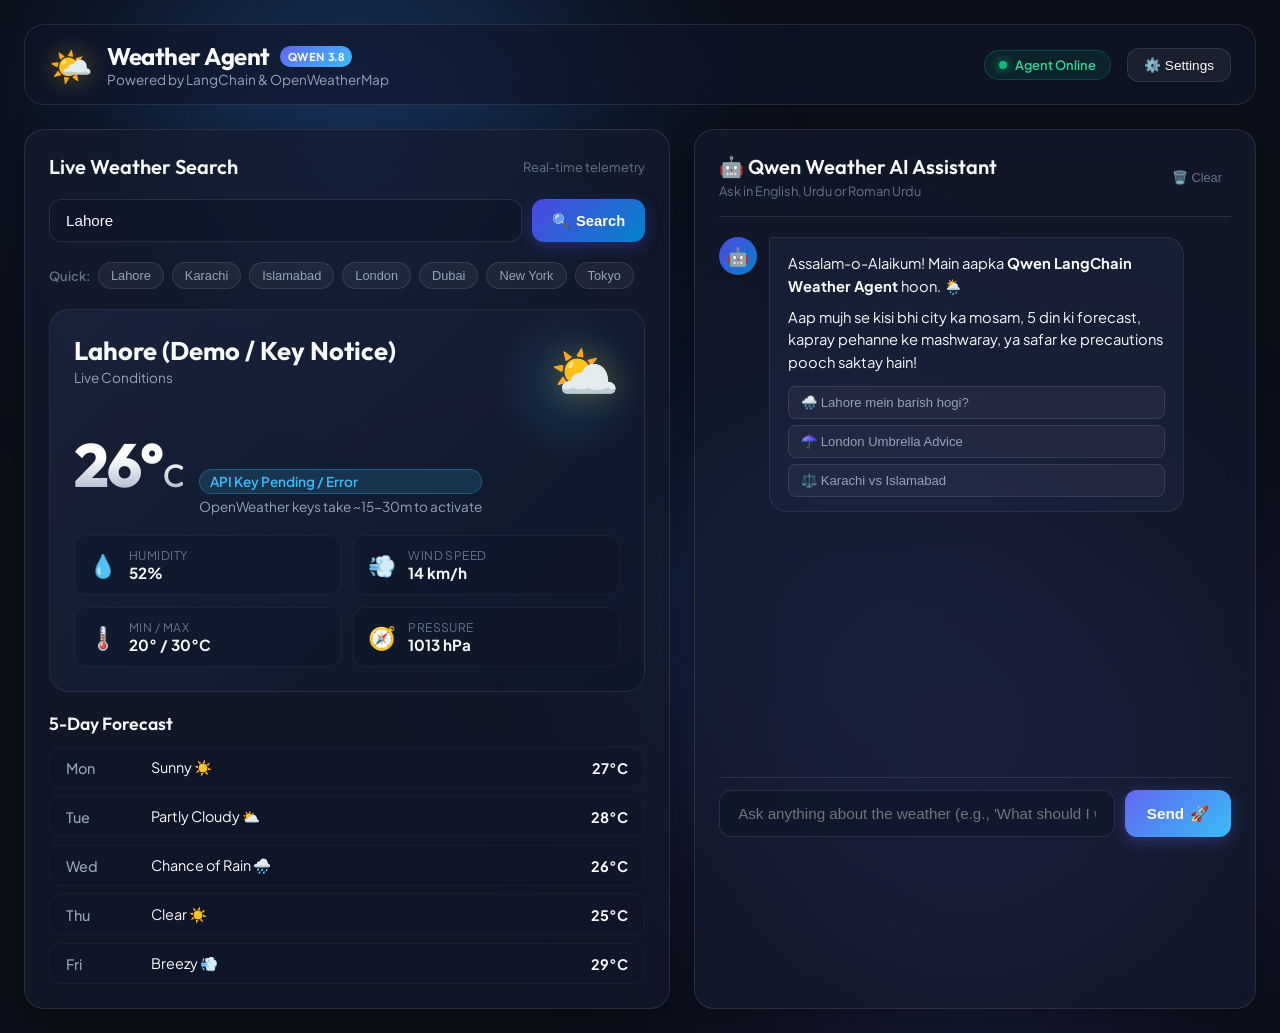
==== index.html @ 20cf4dba "Add Weather Agent application files" ====
<!DOCTYPE html>
<html lang="en">
<head>
    <meta charset="UTF-8">
    <meta name="viewport" content="width=device-width, initial-scale=1.0">
    <title>🌦️ Qwen LangChain Weather Agent</title>
    <meta name="description" content="Intelligent Weather Agent powered by Qwen LLM and LangChain with OpenWeatherMap live data">
    <link rel="preconnect" href="https://fonts.googleapis.com">
    <link rel="preconnect" href="https://fonts.gstatic.com" crossorigin>
    <link href="https://fonts.googleapis.com/css2?family=Outfit:wght@300;400;500;600;700;800&family=Plus+Jakarta+Sans:wght@400;500;600;700&display=swap" rel="stylesheet">
    <link rel="stylesheet" href="style.css">
</head>
<body>
    <div class="ambient-glow glow-1"></div>
    <div class="ambient-glow glow-2"></div>
    <div class="ambient-glow glow-3"></div>

    <div class="app-container">
        <!-- Header -->
        <header class="app-header">
            <div class="logo-group">
                <div class="logo-icon">🌤️</div>
                <div class="logo-text">
                    <h1>Weather Agent <span class="badge">Qwen 3.8</span></h1>
                    <p>Powered by LangChain & OpenWeatherMap</p>
                </div>
            </div>
            <div class="header-actions">
                <div class="status-indicator online">
                    <span class="pulse-dot"></span>
                    <span class="status-text">Agent Online</span>
                </div>
                <button id="configBtn" class="btn-icon" title="API Configuration">⚙️ Settings</button>
            </div>
        </header>

        <!-- Main Layout: Grid with Dashboard & AI Chat -->
        <main class="main-grid">
            <!-- Left Column: Live Weather Explorer -->
            <section class="weather-panel glass-card">
                <div class="panel-header">
                    <h2>Live Weather Search</h2>
                    <span class="subtext">Real-time telemetry</span>
                </div>

                <!-- Search Input -->
                <div class="search-box">
                    <input type="text" id="cityInput" placeholder="Enter city name (e.g. Lahore, Karachi, London)..." value="Lahore">
                    <button id="searchBtn" class="btn-primary">
                        <span class="btn-icon-inner">🔍</span> Search
                    </button>
                </div>

                <!-- Quick City Tags -->
                <div class="quick-cities">
                    <span class="quick-label">Quick:</span>
                    <button class="city-chip" data-city="Lahore">Lahore</button>
                    <button class="city-chip" data-city="Karachi">Karachi</button>
                    <button class="city-chip" data-city="Islamabad">Islamabad</button>
                    <button class="city-chip" data-city="London">London</button>
                    <button class="city-chip" data-city="Dubai">Dubai</button>
                    <button class="city-chip" data-city="New York">New York</button>
                    <button class="city-chip" data-city="Tokyo">Tokyo</button>
                </div>

                <!-- Current Weather Card -->
                <div id="currentWeatherCard" class="weather-hero-card">
                    <div class="hero-top">
                        <div>
                            <h3 id="cityName">Lahore, PK</h3>
                            <p id="weatherTime">Live Conditions</p>
                        </div>
                        <div class="weather-emoji-big" id="weatherIcon">☀️</div>
                    </div>

                    <div class="hero-temp-row">
                        <div class="big-temp" id="tempDisplay">28°<span class="unit">C</span></div>
                        <div class="temp-meta">
                            <span class="condition-badge" id="conditionText">Clear Sky</span>
                            <span class="feels-like" id="feelsLikeText">Feels like 30°C</span>
                        </div>
                    </div>

                    <!-- Metrics Grid -->
                    <div class="metrics-grid">
                        <div class="metric-item">
                            <span class="metric-icon">💧</span>
                            <div class="metric-info">
                                <span class="label">Humidity</span>
                                <span class="value" id="humidityVal">45%</span>
                            </div>
                        </div>
                        <div class="metric-item">
                            <span class="metric-icon">💨</span>
                            <div class="metric-info">
                                <span class="label">Wind Speed</span>
                                <span class="value" id="windVal">12.5 km/h</span>
                            </div>
                        </div>
                        <div class="metric-item">
                            <span class="metric-icon">🌡️</span>
                            <div class="metric-info">
                                <span class="label">Min / Max</span>
                                <span class="value" id="minMaxVal">22° / 32°C</span>
                            </div>
                        </div>
                        <div class="metric-item">
                            <span class="metric-icon">🧭</span>
                            <div class="metric-info">
                                <span class="label">Pressure</span>
                                <span class="value" id="pressureVal">1012 hPa</span>
                            </div>
                        </div>
                    </div>
                </div>

                <!-- 5-Day Forecast -->
                <div class="forecast-section">
                    <h3>5-Day Forecast</h3>
                    <div class="forecast-list" id="forecastList">
                        <!-- Populated by JS -->
                    </div>
                </div>
            </section>

            <!-- Right Column: Qwen LangChain Agent Chat -->
            <section class="agent-panel glass-card">
                <div class="panel-header chat-header">
                    <div>
                        <h2>🤖 Qwen Weather AI Assistant</h2>
                        <span class="subtext">Ask in English, Urdu or Roman Urdu</span>
                    </div>
                    <button id="clearChatBtn" class="btn-ghost" title="Clear Conversation">🗑️ Clear</button>
                </div>

                <!-- Chat History Messages -->
                <div class="chat-messages" id="chatMessages">
                    <div class="message ai-message">
                        <div class="avatar">🤖</div>
                        <div class="message-content">
                            <p>Assalam-o-Alaikum! Main aapka <strong>Qwen LangChain Weather Agent</strong> hoon. 🌦️</p>
                            <p>Aap mujh se kisi bhi city ka mosam, 5 din ki forecast, kapray pehanne ke mashwaray, ya safar ke precautions pooch saktay hain!</p>
                            <div class="suggested-prompts">
                                <button class="prompt-chip" data-prompt="Lahore ka mosam kaisa hai aur kya barish hogi?">🌧️ Lahore mein barish hogi?</button>
                                <button class="prompt-chip" data-prompt="Should I carry an umbrella in London today?">☂️ London Umbrella Advice</button>
                                <button class="prompt-chip" data-prompt="Karachi aur Islamabad ke mosam ka comparison karein">⚖️ Karachi vs Islamabad</button>
                            </div>
                        </div>
                    </div>
                </div>

                <!-- Chat Input Form -->
                <form id="chatForm" class="chat-input-container">
                    <input type="text" id="agentInput" placeholder="Ask anything about the weather (e.g., 'What should I wear today in Lahore?')..." autocomplete="off">
                    <button type="submit" id="sendBtn" class="btn-send">
                        <span>Send</span> 🚀
                    </button>
                </form>
            </section>
        </main>
    </div>

    <!-- Settings Modal -->
    <div id="settingsModal" class="modal-overlay hidden">
        <div class="modal-card glass-card">
            <div class="modal-header">
                <h3>⚙️ Agent & API Settings</h3>
                <button id="closeModalBtn" class="btn-close">&times;</button>
            </div>
            <div class="modal-body">
                <div class="form-group">
                    <label for="modalWeatherKey">OpenWeatherMap API Key:</label>
                    <input type="text" id="modalWeatherKey" placeholder="Enter OpenWeatherMap API Key">
                    <small class="hint">Active in <code>.env</code> file</small>
                </div>
                <div class="form-group">
                    <label for="modalModelName">Model Name:</label>
                    <input type="text" id="modalModelName" value="Qwen/Qwen3.8-2.4T-A95B">
                </div>
                <div class="form-group">
                    <label for="modalBaseUrl">OpenAI / OpenRouter Base URL:</label>
                    <input type="text" id="modalBaseUrl" value="https://openrouter.ai/api/v1">
                </div>
                <div class="form-group">
                    <label for="modalApiKey">LLM API Key (OpenRouter/OpenAI):</label>
                    <input type="password" id="modalApiKey" placeholder="sk-or-v1-... (optional for local mode)">
                </div>
            </div>
            <div class="modal-footer">
                <button id="saveSettingsBtn" class="btn-primary">Save Settings</button>
            </div>
        </div>
    </div>

    <script src="app.js"></script>
</body>
</html>
---- style.css ----
:root {
    --bg-dark: #0b0f19;
    --bg-card: rgba(20, 27, 45, 0.72);
    --bg-card-hover: rgba(30, 41, 69, 0.85);
    --border-glass: rgba(255, 255, 255, 0.1);
    --border-glass-glow: rgba(99, 102, 241, 0.4);
    --accent-blue: #38bdf8;
    --accent-purple: #818cf8;
    --accent-indigo: #6366f1;
    --accent-amber: #fbbf24;
    --text-main: #f8fafc;
    --text-muted: #94a3b8;
    --text-dim: #64748b;
    --radius-lg: 20px;
    --radius-md: 12px;
    --radius-sm: 8px;
    --shadow-subtle: 0 10px 30px rgba(0, 0, 0, 0.35);
    --shadow-glow: 0 0 25px rgba(99, 102, 241, 0.25);
    --font-heading: 'Outfit', -apple-system, BlinkMacSystemFont, sans-serif;
    --font-body: 'Plus Jakarta Sans', -apple-system, BlinkMacSystemFont, sans-serif;
}

* {
    box-sizing: border-box;
    margin: 0;
    padding: 0;
}

body {
    background-color: var(--bg-dark);
    color: var(--text-main);
    font-family: var(--font-body);
    min-height: 100vh;
    overflow-x: hidden;
    position: relative;
}

/* Ambient Animated Glows */
.ambient-glow {
    position: fixed;
    border-radius: 50%;
    filter: blur(120px);
    pointer-events: none;
    z-index: 0;
    opacity: 0.35;
    animation: pulseGlow 12s infinite alternate ease-in-out;
}
.glow-1 {
    top: -10%;
    left: 10%;
    width: 450px;
    height: 450px;
    background: radial-gradient(circle, #4f46e5, #06b6d4);
}
.glow-2 {
    bottom: -10%;
    right: 5%;
    width: 500px;
    height: 500px;
    background: radial-gradient(circle, #8b5cf6, #3b82f6);
    animation-delay: -6s;
}
.glow-3 {
    top: 40%;
    left: 45%;
    width: 350px;
    height: 350px;
    background: radial-gradient(circle, #0284c7, #6366f1);
    opacity: 0.2;
}

@keyframes pulseGlow {
    0% { transform: scale(1) translate(0, 0); }
    50% { transform: scale(1.15) translate(20px, 30px); }
    100% { transform: scale(0.9) translate(-20px, -15px); }
}

/* App Container */
.app-container {
    max-width: 1380px;
    margin: 0 auto;
    padding: 24px;
    position: relative;
    z-index: 1;
    display: flex;
    flex-direction: column;
    gap: 24px;
    min-height: 100vh;
}

/* Glass Card */
.glass-card {
    background: var(--bg-card);
    backdrop-filter: blur(16px);
    -webkit-backdrop-filter: blur(16px);
    border: 1px solid var(--border-glass);
    border-radius: var(--radius-lg);
    box-shadow: var(--shadow-subtle);
}

/* Header */
.app-header {
    display: flex;
    justify-content: space-between;
    align-items: center;
    padding: 16px 24px;
    background: rgba(15, 23, 42, 0.6);
    backdrop-filter: blur(12px);
    border: 1px solid var(--border-glass);
    border-radius: var(--radius-lg);
}

.logo-group {
    display: flex;
    align-items: center;
    gap: 14px;
}

.logo-icon {
    font-size: 2.2rem;
    filter: drop-shadow(0 0 12px rgba(251, 191, 36, 0.4));
    animation: floatIcon 3s infinite ease-in-out;
}

@keyframes floatIcon {
    0%, 100% { transform: translateY(0); }
    50% { transform: translateY(-4px); }
}

.logo-text h1 {
    font-family: var(--font-heading);
    font-size: 1.5rem;
    font-weight: 700;
    display: flex;
    align-items: center;
    gap: 10px;
    letter-spacing: -0.02em;
}

.logo-text p {
    font-size: 0.85rem;
    color: var(--text-muted);
}

.badge {
    background: linear-gradient(135deg, #6366f1, #38bdf8);
    font-size: 0.72rem;
    font-weight: 600;
    padding: 3px 8px;
    border-radius: 20px;
    color: #fff;
    text-transform: uppercase;
    letter-spacing: 0.05em;
}

.header-actions {
    display: flex;
    align-items: center;
    gap: 16px;
}

.status-indicator {
    display: flex;
    align-items: center;
    gap: 8px;
    background: rgba(16, 185, 129, 0.1);
    border: 1px solid rgba(16, 185, 129, 0.25);
    padding: 6px 14px;
    border-radius: 30px;
}

.pulse-dot {
    width: 8px;
    height: 8px;
    border-radius: 50%;
    background-color: #10b981;
    box-shadow: 0 0 10px #10b981;
    animation: pulseDot 2s infinite;
}

@keyframes pulseDot {
    0% { transform: scale(0.9); opacity: 0.7; }
    50% { transform: scale(1.2); opacity: 1; }
    100% { transform: scale(0.9); opacity: 0.7; }
}

.status-text {
    font-size: 0.8rem;
    font-weight: 600;
    color: #34d399;
}

.btn-icon {
    background: rgba(255, 255, 255, 0.06);
    border: 1px solid var(--border-glass);
    color: var(--text-main);
    padding: 8px 16px;
    border-radius: var(--radius-md);
    cursor: pointer;
    font-size: 0.85rem;
    font-weight: 500;
    transition: all 0.2s ease;
}

.btn-icon:hover {
    background: rgba(255, 255, 255, 0.12);
    border-color: var(--accent-indigo);
}

/* Main Grid Layout */
.main-grid {
    display: grid;
    grid-template-columns: 1.15fr 1fr;
    gap: 24px;
    flex: 1;
}

@media (max-width: 1024px) {
    .main-grid {
        grid-template-columns: 1fr;
    }
}

/* Panels */
.weather-panel, .agent-panel {
    padding: 24px;
    display: flex;
    flex-direction: column;
    gap: 20px;
}

.panel-header {
    display: flex;
    justify-content: space-between;
    align-items: center;
}

.panel-header h2 {
    font-family: var(--font-heading);
    font-size: 1.25rem;
    font-weight: 600;
}

.subtext {
    font-size: 0.8rem;
    color: var(--text-dim);
}

/* Search Box */
.search-box {
    display: flex;
    gap: 10px;
}

.search-box input {
    flex: 1;
    background: rgba(15, 23, 42, 0.6);
    border: 1px solid var(--border-glass);
    border-radius: var(--radius-md);
    padding: 12px 16px;
    color: var(--text-main);
    font-size: 0.95rem;
    outline: none;
    transition: all 0.2s ease;
}

.search-box input:focus {
    border-color: var(--accent-indigo);
    box-shadow: 0 0 0 3px rgba(99, 102, 241, 0.2);
}

.btn-primary {
    background: linear-gradient(135deg, #4f46e5, #0284c7);
    border: none;
    border-radius: var(--radius-md);
    color: #fff;
    padding: 12px 20px;
    font-size: 0.92rem;
    font-weight: 600;
    cursor: pointer;
    display: flex;
    align-items: center;
    gap: 6px;
    transition: all 0.2s ease;
    box-shadow: 0 4px 15px rgba(79, 70, 229, 0.35);
}

.btn-primary:hover {
    transform: translateY(-2px);
    box-shadow: 0 6px 20px rgba(79, 70, 229, 0.5);
}

/* Quick Cities */
.quick-cities {
    display: flex;
    flex-wrap: wrap;
    align-items: center;
    gap: 8px;
}

.quick-label {
    font-size: 0.8rem;
    color: var(--text-dim);
    font-weight: 600;
}

.city-chip {
    background: rgba(255, 255, 255, 0.05);
    border: 1px solid var(--border-glass);
    color: var(--text-muted);
    padding: 5px 12px;
    border-radius: 20px;
    font-size: 0.8rem;
    cursor: pointer;
    transition: all 0.2s ease;
}

.city-chip:hover {
    background: rgba(99, 102, 241, 0.15);
    border-color: var(--accent-indigo);
    color: var(--text-main);
}

/* Hero Weather Card */
.weather-hero-card {
    background: linear-gradient(135deg, rgba(30, 41, 69, 0.6), rgba(15, 23, 42, 0.8));
    border: 1px solid rgba(255, 255, 255, 0.08);
    border-radius: var(--radius-lg);
    padding: 24px;
    position: relative;
    overflow: hidden;
}

.weather-hero-card::before {
    content: "";
    position: absolute;
    top: 0;
    right: 0;
    width: 150px;
    height: 150px;
    background: radial-gradient(circle, rgba(56, 189, 248, 0.15), transparent 70%);
    pointer-events: none;
}

.hero-top {
    display: flex;
    justify-content: space-between;
    align-items: flex-start;
}

.hero-top h3 {
    font-family: var(--font-heading);
    font-size: 1.6rem;
    font-weight: 700;
}

.hero-top p {
    font-size: 0.85rem;
    color: var(--text-muted);
    margin-top: 2px;
}

.weather-emoji-big {
    font-size: 3.5rem;
    filter: drop-shadow(0 0 15px rgba(251, 191, 36, 0.3));
}

.hero-temp-row {
    margin: 20px 0;
    display: flex;
    align-items: baseline;
    gap: 16px;
}

.big-temp {
    font-family: var(--font-heading);
    font-size: 3.8rem;
    font-weight: 800;
    letter-spacing: -0.03em;
    background: linear-gradient(180deg, #ffffff 40%, #94a3b8 100%);
    -webkit-background-clip: text;
    -webkit-text-fill-color: transparent;
}

.big-temp .unit {
    font-size: 2rem;
    font-weight: 500;
}

.temp-meta {
    display: flex;
    flex-direction: column;
    gap: 4px;
}

.condition-badge {
    background: rgba(56, 189, 248, 0.15);
    color: var(--accent-blue);
    border: 1px solid rgba(56, 189, 248, 0.3);
    font-size: 0.85rem;
    font-weight: 600;
    padding: 3px 10px;
    border-radius: 20px;
    display: inline-block;
}

.feels-like {
    font-size: 0.85rem;
    color: var(--text-muted);
}

/* Metrics Grid */
.metrics-grid {
    display: grid;
    grid-template-columns: repeat(2, 1fr);
    gap: 12px;
    margin-top: 10px;
}

.metric-item {
    background: rgba(15, 23, 42, 0.5);
    border: 1px solid rgba(255, 255, 255, 0.05);
    padding: 12px 14px;
    border-radius: var(--radius-md);
    display: flex;
    align-items: center;
    gap: 12px;
    transition: all 0.2s ease;
}

.metric-item:hover {
    background: rgba(15, 23, 42, 0.75);
    border-color: rgba(99, 102, 241, 0.25);
}

.metric-icon {
    font-size: 1.4rem;
}

.metric-info {
    display: flex;
    flex-direction: column;
}

.metric-info .label {
    font-size: 0.75rem;
    color: var(--text-dim);
    text-transform: uppercase;
    letter-spacing: 0.04em;
}

.metric-info .value {
    font-size: 0.95rem;
    font-weight: 700;
    color: var(--text-main);
}

/* Forecast */
.forecast-section h3 {
    font-family: var(--font-heading);
    font-size: 1.1rem;
    font-weight: 600;
    margin-bottom: 12px;
}

.forecast-list {
    display: flex;
    flex-direction: column;
    gap: 8px;
}

.forecast-row {
    display: flex;
    justify-content: space-between;
    align-items: center;
    background: rgba(15, 23, 42, 0.4);
    border: 1px solid rgba(255, 255, 255, 0.04);
    padding: 10px 16px;
    border-radius: var(--radius-md);
    font-size: 0.9rem;
    transition: all 0.2s ease;
}

.forecast-row:hover {
    background: rgba(15, 23, 42, 0.7);
    border-color: rgba(99, 102, 241, 0.2);
}

.forecast-date {
    color: var(--text-muted);
    font-weight: 500;
    width: 85px;
}

.forecast-cond {
    display: flex;
    align-items: center;
    gap: 8px;
    flex: 1;
}

.forecast-temp {
    font-weight: 700;
    color: var(--text-main);
}

/* Agent Chat Panel */
.chat-header {
    border-bottom: 1px solid var(--border-glass);
    padding-bottom: 16px;
}

.btn-ghost {
    background: transparent;
    border: 1px solid transparent;
    color: var(--text-dim);
    font-size: 0.8rem;
    cursor: pointer;
    padding: 4px 8px;
    border-radius: var(--radius-sm);
    transition: all 0.2s ease;
}

.btn-ghost:hover {
    background: rgba(239, 68, 68, 0.15);
    border-color: rgba(239, 68, 68, 0.3);
    color: #f87171;
}

.chat-messages {
    flex: 1;
    min-height: 400px;
    max-height: 520px;
    overflow-y: auto;
    display: flex;
    flex-direction: column;
    gap: 16px;
    padding-right: 6px;
}

/* Scrollbar styling */
.chat-messages::-webkit-scrollbar {
    width: 6px;
}
.chat-messages::-webkit-scrollbar-thumb {
    background: rgba(255, 255, 255, 0.15);
    border-radius: 10px;
}

.message {
    display: flex;
    gap: 12px;
    animation: fadeInMsg 0.3s ease;
}

@keyframes fadeInMsg {
    from { opacity: 0; transform: translateY(8px); }
    to { opacity: 1; transform: translateY(0); }
}

.avatar {
    width: 38px;
    height: 38px;
    border-radius: 50%;
    background: linear-gradient(135deg, #4f46e5, #0284c7);
    display: flex;
    align-items: center;
    justify-content: center;
    font-size: 1.1rem;
    flex-shrink: 0;
    box-shadow: 0 2px 10px rgba(0, 0, 0, 0.3);
}

.user-message {
    flex-direction: row-reverse;
}

.user-message .avatar {
    background: linear-gradient(135deg, #ec4899, #8b5cf6);
}

.message-content {
    background: rgba(30, 41, 69, 0.5);
    border: 1px solid rgba(255, 255, 255, 0.08);
    padding: 14px 18px;
    border-radius: 18px;
    max-width: 82%;
    font-size: 0.92rem;
    line-height: 1.55;
}

.user-message .message-content {
    background: linear-gradient(135deg, rgba(99, 102, 241, 0.3), rgba(56, 189, 248, 0.2));
    border-color: rgba(99, 102, 241, 0.4);
    border-top-right-radius: 4px;
}

.ai-message .message-content {
    border-top-left-radius: 4px;
}

.message-content p {
    margin-bottom: 8px;
}
.message-content p:last-child {
    margin-bottom: 0;
}

.suggested-prompts {
    display: flex;
    flex-direction: column;
    gap: 6px;
    margin-top: 12px;
}

.prompt-chip {
    background: rgba(255, 255, 255, 0.04);
    border: 1px solid rgba(255, 255, 255, 0.1);
    color: var(--text-muted);
    padding: 8px 12px;
    border-radius: var(--radius-sm);
    font-size: 0.82rem;
    text-align: left;
    cursor: pointer;
    transition: all 0.2s ease;
}

.prompt-chip:hover {
    background: rgba(99, 102, 241, 0.2);
    border-color: var(--accent-indigo);
    color: var(--text-main);
}

/* Chat Input */
.chat-input-container {
    display: flex;
    gap: 10px;
    padding-top: 12px;
    border-top: 1px solid var(--border-glass);
}

.chat-input-container input {
    flex: 1;
    background: rgba(15, 23, 42, 0.7);
    border: 1px solid var(--border-glass);
    border-radius: var(--radius-md);
    padding: 14px 18px;
    color: var(--text-main);
    font-size: 0.95rem;
    outline: none;
    transition: all 0.2s ease;
}

.chat-input-container input:focus {
    border-color: var(--accent-indigo);
    box-shadow: 0 0 0 3px rgba(99, 102, 241, 0.2);
}

.btn-send {
    background: linear-gradient(135deg, #6366f1, #38bdf8);
    border: none;
    border-radius: var(--radius-md);
    color: #fff;
    padding: 12px 22px;
    font-size: 0.95rem;
    font-weight: 600;
    cursor: pointer;
    display: flex;
    align-items: center;
    gap: 6px;
    transition: all 0.2s ease;
    box-shadow: 0 4px 15px rgba(99, 102, 241, 0.35);
}

.btn-send:hover {
    transform: translateY(-2px);
    box-shadow: 0 6px 22px rgba(99, 102, 241, 0.55);
}

/* Modal */
.modal-overlay {
    position: fixed;
    top: 0;
    left: 0;
    width: 100vw;
    height: 100vh;
    background: rgba(0, 0, 0, 0.75);
    backdrop-filter: blur(8px);
    display: flex;
    align-items: center;
    justify-content: center;
    z-index: 100;
    transition: opacity 0.3s ease;
}

.modal-overlay.hidden {
    display: none;
}

.modal-card {
    width: 90%;
    max-width: 520px;
    padding: 24px;
    background: #131b2e;
    border: 1px solid var(--border-glass-glow);
}

.modal-header {
    display: flex;
    justify-content: space-between;
    align-items: center;
    margin-bottom: 20px;
}

.btn-close {
    background: transparent;
    border: none;
    color: var(--text-muted);
    font-size: 1.5rem;
    cursor: pointer;
}

.form-group {
    margin-bottom: 16px;
    display: flex;
    flex-direction: column;
    gap: 6px;
}

.form-group label {
    font-size: 0.85rem;
    font-weight: 600;
    color: var(--text-muted);
}

.form-group input {
    background: rgba(15, 23, 42, 0.8);
    border: 1px solid var(--border-glass);
    border-radius: var(--radius-md);
    padding: 10px 14px;
    color: var(--text-main);
    font-size: 0.9rem;
    outline: none;
}

.form-group input:focus {
    border-color: var(--accent-indigo);
}

.hint {
    font-size: 0.75rem;
    color: var(--text-dim);
}

.modal-footer {
    display: flex;
    justify-content: flex-end;
    margin-top: 20px;
}
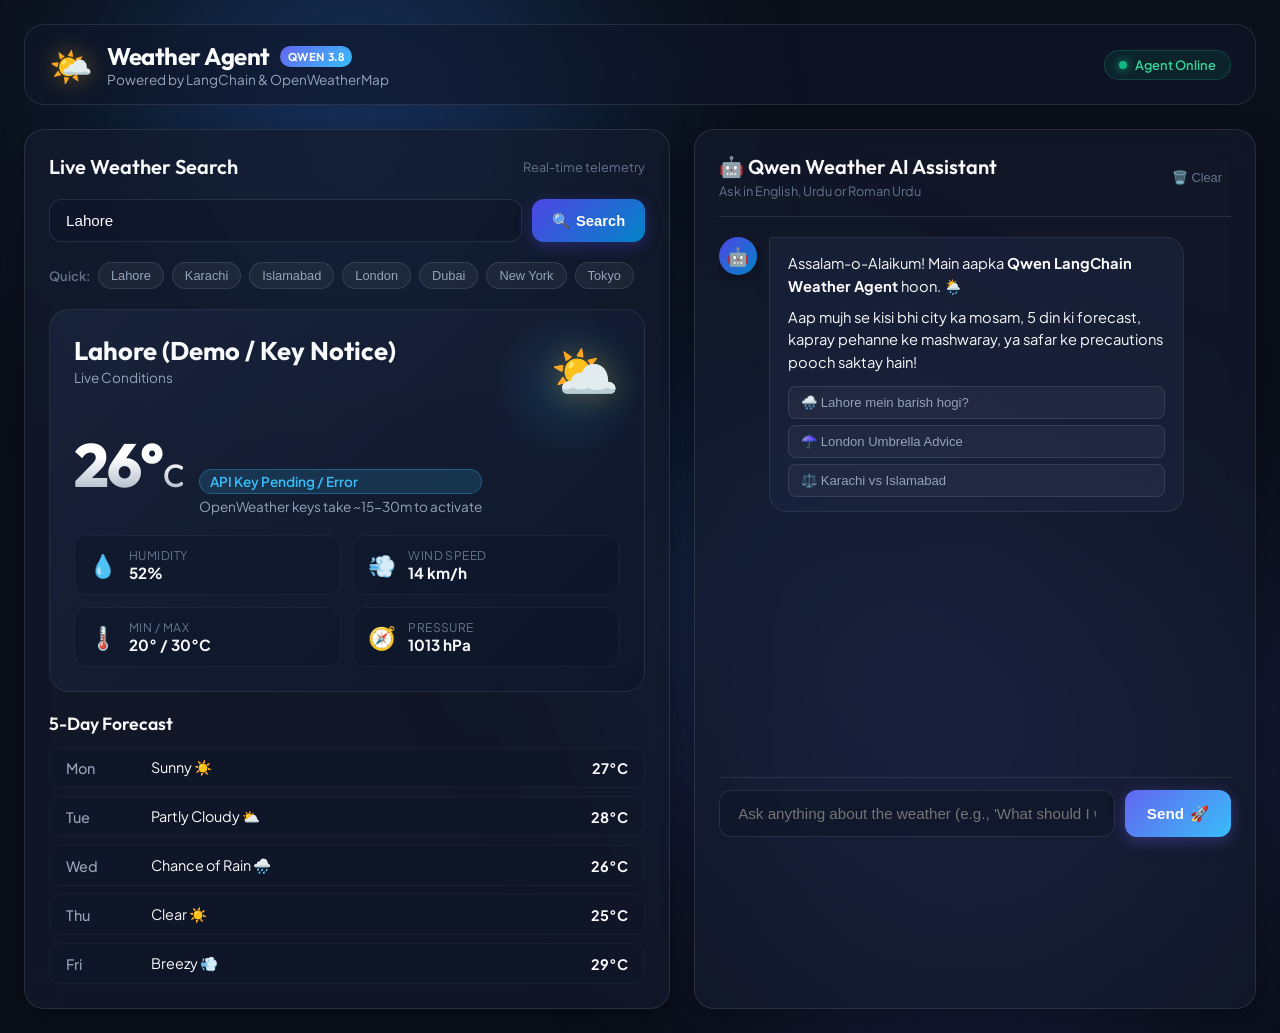
==== commit 74213e09: "feat: Remove settings modal, hard-code API key, add smart chat intent detection (greetings, general " ====
--- a/index.html
+++ b/index.html
@@ -30,7 +30,6 @@
                     <span class="pulse-dot"></span>
                     <span class="status-text">Agent Online</span>
                 </div>
-                <button id="configBtn" class="btn-icon" title="API Configuration">⚙️ Settings</button>
             </div>
         </header>
 
@@ -160,37 +159,6 @@
         </main>
     </div>
 
-    <!-- Settings Modal -->
-    <div id="settingsModal" class="modal-overlay hidden">
-        <div class="modal-card glass-card">
-            <div class="modal-header">
-                <h3>⚙️ Agent & API Settings</h3>
-                <button id="closeModalBtn" class="btn-close">&times;</button>
-            </div>
-            <div class="modal-body">
-                <div class="form-group">
-                    <label for="modalWeatherKey">OpenWeatherMap API Key:</label>
-                    <input type="text" id="modalWeatherKey" placeholder="Enter OpenWeatherMap API Key">
-                    <small class="hint">Active in <code>.env</code> file</small>
-                </div>
-                <div class="form-group">
-                    <label for="modalModelName">Model Name:</label>
-                    <input type="text" id="modalModelName" value="Qwen/Qwen3.8-2.4T-A95B">
-                </div>
-                <div class="form-group">
-                    <label for="modalBaseUrl">OpenAI / OpenRouter Base URL:</label>
-                    <input type="text" id="modalBaseUrl" value="https://openrouter.ai/api/v1">
-                </div>
-                <div class="form-group">
-                    <label for="modalApiKey">LLM API Key (OpenRouter/OpenAI):</label>
-                    <input type="password" id="modalApiKey" placeholder="sk-or-v1-... (optional for local mode)">
-                </div>
-            </div>
-            <div class="modal-footer">
-                <button id="saveSettingsBtn" class="btn-primary">Save Settings</button>
-            </div>
-        </div>
-    </div>
 
     <script src="app.js"></script>
 </body>
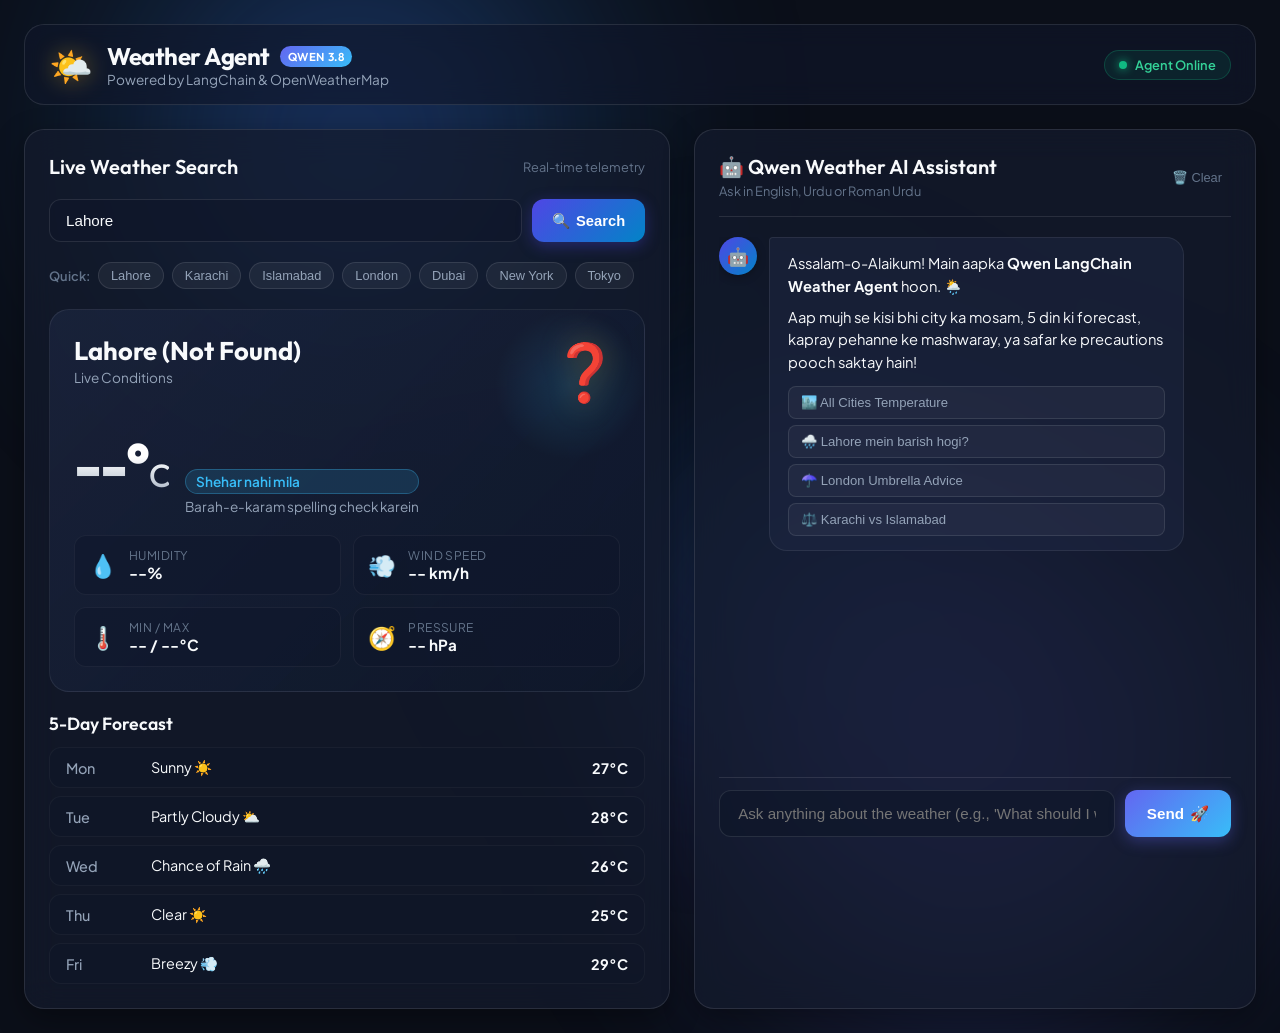
==== commit 29a72576: "Fix syntax errors, add multi-city resolution, typo correction, and all-Pakistan cities support" ====
--- a/index.html
+++ b/index.html
@@ -140,6 +140,7 @@
                             <p>Assalam-o-Alaikum! Main aapka <strong>Qwen LangChain Weather Agent</strong> hoon. 🌦️</p>
                             <p>Aap mujh se kisi bhi city ka mosam, 5 din ki forecast, kapray pehanne ke mashwaray, ya safar ke precautions pooch saktay hain!</p>
                             <div class="suggested-prompts">
+                                <button class="prompt-chip" data-prompt="Cities ka temperature bataye">🏙️ All Cities Temperature</button>
                                 <button class="prompt-chip" data-prompt="Lahore ka mosam kaisa hai aur kya barish hogi?">🌧️ Lahore mein barish hogi?</button>
                                 <button class="prompt-chip" data-prompt="Should I carry an umbrella in London today?">☂️ London Umbrella Advice</button>
                                 <button class="prompt-chip" data-prompt="Karachi aur Islamabad ke mosam ka comparison karein">⚖️ Karachi vs Islamabad</button>
